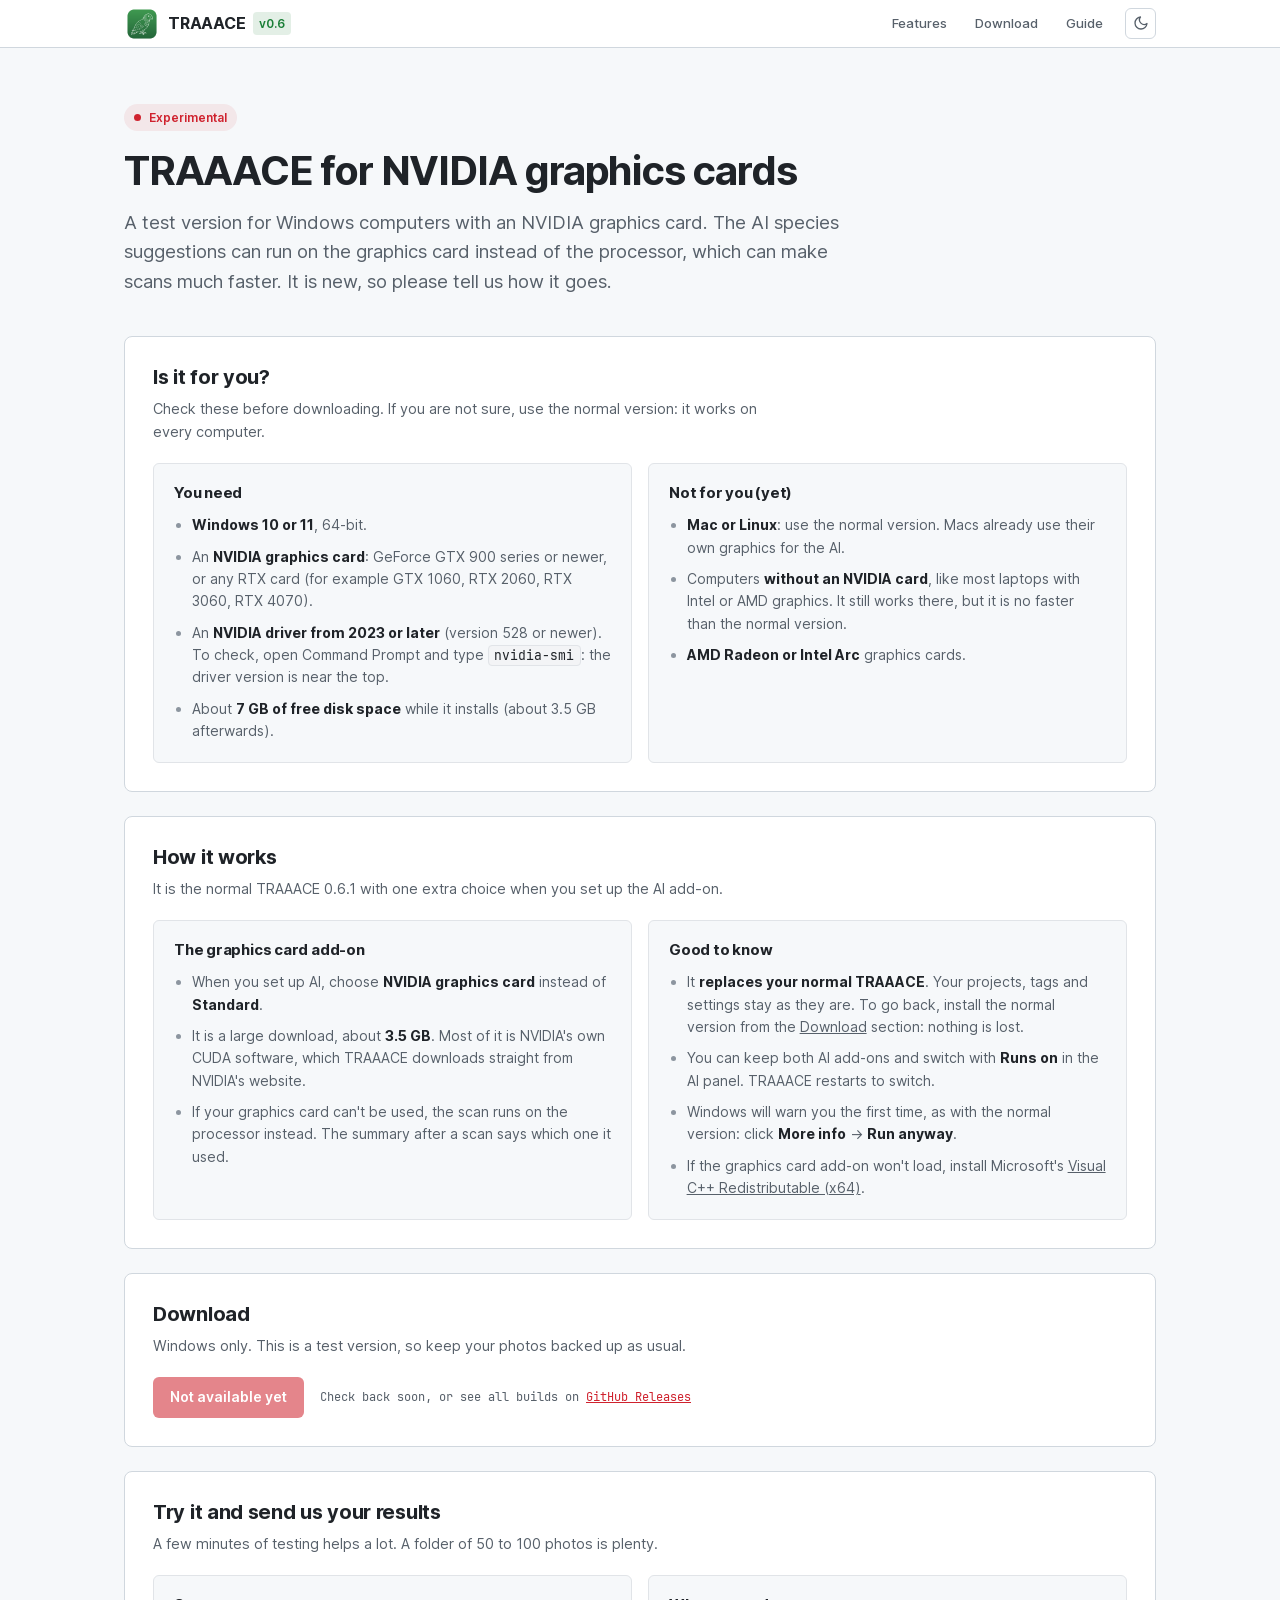
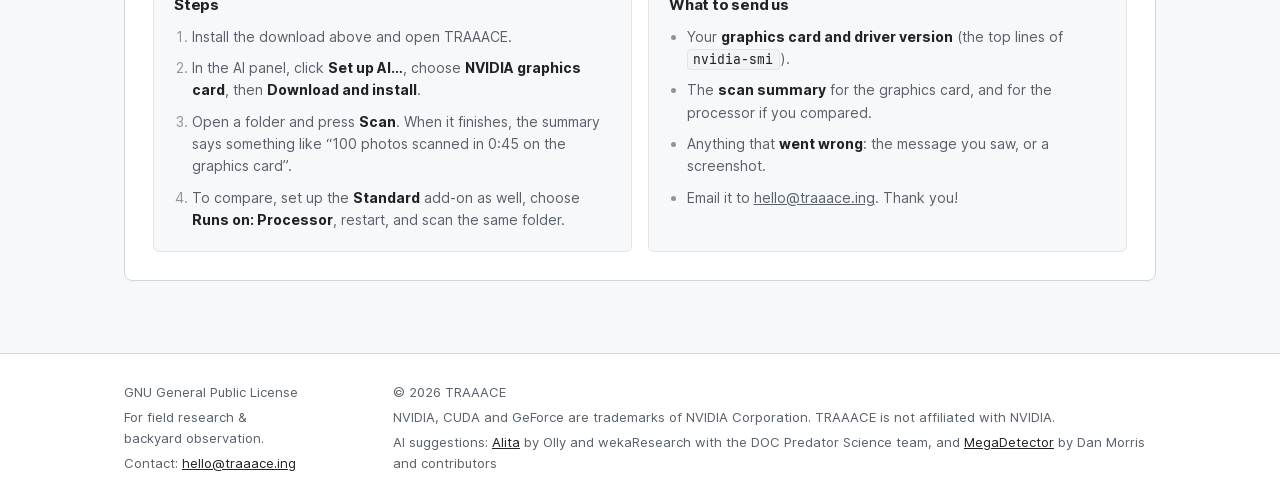
==== gpu.html @ af3f6661 "Experimental NVIDIA graphics card download: red button and its own page Download buttons skip pre-re" ====
<!DOCTYPE html>
<html lang="en" data-theme="dark">

<head>
  <meta charset="UTF-8">
  <meta name="viewport" content="width=device-width, initial-scale=1.0">
  <title>NVIDIA graphics card version (experimental) — TRAAACE</title>
  <meta name="description"
    content="An experimental TRAAACE for Windows computers with an NVIDIA graphics card: what you need, how it works, and how to send your results.">
  <meta name="theme-color" content="#101214">
  <meta name="robots" content="noindex">
  <link rel="icon" type="image/png" sizes="32x32" href="images/favicon-32.png">
  <link rel="icon" type="image/png" sizes="512x512" href="images/app-icon.png">
  <link rel="apple-touch-icon" href="images/app-icon.png">
  <link rel="preload" href="fonts/Inter-roman.var.woff2" as="font" type="font/woff2" crossorigin>

  <script>
    /* Set the theme before the page paints, so there is no flash. Follows the system unless the visitor chose. */
    (() => {
      let theme = 'dark';
      try {
        const saved = localStorage.getItem('traaace-theme');
        if (saved === 'light' || saved === 'dark') theme = saved;
        else if (window.matchMedia && matchMedia('(prefers-color-scheme: light)').matches) theme = 'light';
      } catch (e) { /* storage blocked: use the default */ }
      document.documentElement.setAttribute('data-theme', theme);
    })();
  </script>

  <link rel="stylesheet" href="styles.css?v=4">
</head>

<body>
  <a class="skip" href="#main">Skip to content</a>

  <header class="bar">
    <div class="wrap">
      <a class="brand" href="index.html" aria-label="TRAAACE home">
        <img src="images/app-icon.png" alt="" width="36" height="36">
        TRAAACE
        <span class="tag">v0.6</span>
      </a>
      <nav aria-label="Main">
        <a href="index.html#features">Features</a>
        <a href="index.html#download">Download</a>
        <a href="guide.html">Guide</a>
        <button type="button" class="theme-toggle" id="theme-toggle" aria-label="Switch to light theme"
          title="Switch to light theme">
          <svg class="icon-sun" viewBox="0 0 24 24" width="16" height="16" fill="none" stroke="currentColor"
            stroke-width="2" stroke-linecap="round" stroke-linejoin="round" aria-hidden="true">
            <circle cx="12" cy="12" r="4" />
            <path
              d="M12 2v2M12 20v2M4.93 4.93l1.41 1.41M17.66 17.66l1.41 1.41M2 12h2M20 12h2M4.93 19.07l1.41-1.41M17.66 6.34l1.41-1.41" />
          </svg>
          <svg class="icon-moon" viewBox="0 0 24 24" width="16" height="16" fill="none" stroke="currentColor"
            stroke-width="2" stroke-linecap="round" stroke-linejoin="round" aria-hidden="true">
            <path d="M21 12.8A9 9 0 1 1 11.2 3a7 7 0 0 0 9.8 9.8z" />
          </svg>
        </button>
      </nav>
    </div>
  </header>

  <main id="main">
    <div class="wrap">
      <div class="page-head">
        <span class="badge badge-danger"><span class="dot" aria-hidden="true"></span>Experimental</span>
        <h1>TRAAACE for NVIDIA graphics cards</h1>
        <p class="lead">
          A test version for Windows computers with an NVIDIA graphics card. The AI species suggestions can run on
          the graphics card instead of the processor, which can make scans much faster. It is new, so please tell us
          how it goes.
        </p>
      </div>

      <div class="guide-body" style="padding-top: 2.5rem;">

        <section class="guide-card" id="for-you">
          <h2>Is it for you?</h2>
          <p>Check these before downloading. If you are not sure, use the normal version: it works on every
            computer.</p>
          <div class="cols">
            <div class="inner">
              <h3>You need</h3>
              <ul>
                <li><strong>Windows 10 or 11</strong>, 64-bit.</li>
                <li>An <strong>NVIDIA graphics card</strong>: GeForce GTX 900 series or newer, or any RTX card (for
                  example GTX 1060, RTX 2060, RTX 3060, RTX 4070).</li>
                <li>An <strong>NVIDIA driver from 2023 or later</strong> (version 528 or newer). To check, open
                  Command Prompt and type <code>nvidia-smi</code>: the driver version is near the top.</li>
                <li>About <strong>7 GB of free disk space</strong> while it installs (about 3.5 GB afterwards).</li>
              </ul>
            </div>
            <div class="inner">
              <h3>Not for you (yet)</h3>
              <ul>
                <li><strong>Mac or Linux</strong>: use the normal version. Macs already use their own graphics for
                  the AI.</li>
                <li>Computers <strong>without an NVIDIA card</strong>, like most laptops with Intel or AMD graphics.
                  It still works there, but it is no faster than the normal version.</li>
                <li><strong>AMD Radeon or Intel Arc</strong> graphics cards.</li>
              </ul>
            </div>
          </div>
        </section>

        <section class="guide-card" id="how">
          <h2>How it works</h2>
          <p>It is the normal TRAAACE 0.6.1 with one extra choice when you set up the AI add-on.</p>
          <div class="cols">
            <div class="inner">
              <h3>The graphics card add-on</h3>
              <ul>
                <li>When you set up AI, choose <strong>NVIDIA graphics card</strong> instead of
                  <strong>Standard</strong>.</li>
                <li>It is a large download, about <strong>3.5 GB</strong>. Most of it is NVIDIA's own CUDA software,
                  which TRAAACE downloads straight from NVIDIA's website.</li>
                <li>If your graphics card can't be used, the scan runs on the processor instead. The summary after a
                  scan says which one it used.</li>
              </ul>
            </div>
            <div class="inner">
              <h3>Good to know</h3>
              <ul>
                <li>It <strong>replaces your normal TRAAACE</strong>. Your projects, tags and settings stay as they
                  are. To go back, install the normal version from the <a href="index.html#download">Download</a>
                  section: nothing is lost.</li>
                <li>You can keep both AI add-ons and switch with <strong>Runs on</strong> in the AI panel. TRAAACE
                  restarts to switch.</li>
                <li>Windows will warn you the first time, as with the normal version: click <strong>More
                    info</strong> &rarr; <strong>Run anyway</strong>.</li>
                <li>If the graphics card add-on won't load, install Microsoft's <a
                    href="https://aka.ms/vs/17/release/vc_redist.x64.exe">Visual C++ Redistributable (x64)</a>.</li>
              </ul>
            </div>
          </div>
        </section>

        <section class="guide-card" id="download">
          <h2>Download</h2>
          <p>Windows only. This is a test version, so keep your photos backed up as usual.</p>
          <div class="gpu-download">
            <a class="btn btn-danger" id="gpu-download" aria-disabled="true"
              href="https://github.com/just8080/traaace_web/releases">Checking for the latest test version&hellip;</a>
            <span class="release" id="gpu-release"></span>
          </div>
        </section>

        <section class="guide-card" id="try">
          <h2>Try it and send us your results</h2>
          <p>A few minutes of testing helps a lot. A folder of 50 to 100 photos is plenty.</p>
          <div class="cols">
            <div class="inner">
              <h3>Steps</h3>
              <ol>
                <li>Install the download above and open TRAAACE.</li>
                <li>In the AI panel, click <strong>Set up AI&hellip;</strong>, choose <strong>NVIDIA graphics
                    card</strong>, then <strong>Download and install</strong>.</li>
                <li>Open a folder and press <strong>Scan</strong>. When it finishes, the summary says something like
                  &ldquo;100 photos scanned in 0:45 on the graphics card&rdquo;.</li>
                <li>To compare, set up the <strong>Standard</strong> add-on as well, choose <strong>Runs on:
                    Processor</strong>, restart, and scan the same folder.</li>
              </ol>
            </div>
            <div class="inner">
              <h3>What to send us</h3>
              <ul>
                <li>Your <strong>graphics card and driver version</strong> (the top lines of
                  <code>nvidia-smi</code>).</li>
                <li>The <strong>scan summary</strong> for the graphics card, and for the processor if you compared.
                </li>
                <li>Anything that <strong>went wrong</strong>: the message you saw, or a screenshot.</li>
                <li>Email it to <a
                    href="mailto:hello@traaace.ing?subject=NVIDIA%20graphics%20card%20test">hello@traaace.ing</a>.
                  Thank you!</li>
              </ul>
            </div>
          </div>
        </section>

      </div>
    </div>
  </main>

  <footer>
    <div class="wrap">
      <div>
        <p>GNU General Public License</p>
        <p>For field research &amp; backyard observation.</p>
        <p>Contact: <a href="mailto:hello@traaace.ing">hello@traaace.ing</a></p>
      </div>
      <div>
        <p>&copy; <span id="year">2026</span> TRAAACE</p>
        <p>NVIDIA, CUDA and GeForce are trademarks of NVIDIA Corporation. TRAAACE is not affiliated with NVIDIA.</p>
        <p>AI suggestions: <a href="https://github.com/Wologman/Alita" target="_blank" rel="noopener">Alita</a> by Olly
          and wekaResearch with the DOC Predator Science team, and <a
            href="https://github.com/agentmorris/MegaDetector" target="_blank" rel="noopener">MegaDetector</a> by Dan
          Morris and contributors</p>
      </div>
    </div>
  </footer>

  <script>
    /* Theme toggle: the icon shows the theme it will switch to, like the app. */
    (() => {
      const root = document.documentElement;
      const button = document.getElementById('theme-toggle');
      const label = () => {
        const text = 'Switch to ' + (root.getAttribute('data-theme') === 'dark' ? 'light' : 'dark') + ' theme';
        button.setAttribute('aria-label', text);
        button.title = text;
      };
      label();
      button.addEventListener('click', () => {
        const next = root.getAttribute('data-theme') === 'dark' ? 'light' : 'dark';
        root.setAttribute('data-theme', next);
        try { localStorage.setItem('traaace-theme', next); } catch (e) { /* not remembered */ }
        label();
      });
    })();

    document.getElementById('year').textContent = new Date().getFullYear();

    /* The download: the newest published release whose tag starts with "gpu-" (an experimental build, published
       as a pre-release), and its Windows installer. Uses the same cached list as the home page. */
    (async () => {
      const REPO = 'just8080/traaace_web';
      const link = document.getElementById('gpu-download');
      const info = document.getElementById('gpu-release');
      const unavailable = () => {
        link.textContent = 'Not available yet';
        info.textContent = 'Check back soon, or see all builds on ';
        const all = document.createElement('a');
        all.href = 'https://github.com/' + REPO + '/releases';
        all.textContent = 'GitHub Releases';
        info.appendChild(all);
      };
      try {
        let releases = JSON.parse(sessionStorage.getItem('traaace-releases') || 'null');
        if (!releases) {
          const response = await fetch('https://api.github.com/repos/' + REPO + '/releases?per_page=20');
          if (!response.ok) return unavailable();
          releases = await response.json();
          sessionStorage.setItem('traaace-releases', JSON.stringify(releases));
        }
        const release = releases.find(r => !r.draft && r.tag_name.startsWith('gpu-')
          && r.assets.some(a => /_x64-setup\.exe$/.test(a.name)));
        if (!release) return unavailable();
        const asset = release.assets.find(a => /_x64-setup\.exe$/.test(a.name));
        link.href = asset.browser_download_url;
        link.removeAttribute('aria-disabled');
        link.textContent = 'Download for Windows (' + (asset.size / 1048576).toFixed(0) + ' MB, .exe)';
        info.textContent = (release.name || release.tag_name) + ' · ';
        const notes = document.createElement('a');
        notes.href = release.html_url;
        notes.textContent = 'release notes';
        info.appendChild(notes);
      } catch (err) {
        unavailable();
      }
    })();
  </script>
</body>

</html>
---- styles.css ----
/* ---- Fonts: the same two the app uses, hosted here ---- */
@font-face {
  font-family: 'Inter';
  src: url('fonts/Inter-roman.var.woff2') format('woff2');
  font-weight: 100 900;
  font-style: normal;
  font-display: swap;
}

@font-face {
  font-family: 'JetBrains Mono';
  src: url('fonts/JetBrainsMono-Regular.woff2') format('woff2');
  font-weight: 400;
  font-display: swap;
}

@font-face {
  font-family: 'JetBrains Mono';
  src: url('fonts/JetBrainsMono-Medium.woff2') format('woff2');
  font-weight: 500;
  font-display: swap;
}

/* ---- Design tokens: copied from the app so the two match ---- */
:root {
  --font-sans: 'Inter', system-ui, -apple-system, BlinkMacSystemFont, 'Segoe UI', Roboto, Helvetica, Arial, sans-serif;
  --font-mono: 'JetBrains Mono', ui-monospace, 'SF Mono', Menlo, Monaco, Consolas, monospace;
  --radius-sm: 4px;
  --radius-md: 6px;
  --radius-lg: 8px;
  --radius-xl: 10px;
  --radius-full: 9999px;
  --transition: 150ms cubic-bezier(0.16, 1, 0.3, 1);
  --header-h: 48px;
  --page-w: 1080px;
}

:root,
[data-theme="dark"] {
  --bg: #101214;
  --surface: #181b1f;
  --surface-raised: #21252b;
  --border: #2d333b;
  --border-subtle: #242930;
  --border-strong: #444c56;
  --text: #f0f3f6;
  --text-muted: #9da7b3;
  --text-faint: #636e7b;
  --brand: #3fb950;
  --brand-subtle: rgba(46, 160, 67, 0.15);
  --btn: #1a7f37;
  --btn-hover: #238636;
  --danger: #f85149;
  --danger-btn: #da3633;
  --danger-btn-hover: #e5534b;
  --danger-subtle: rgba(248, 81, 73, 0.12);
  --focus: #539bf5;
  --stage: #0e1013;
  --shadow: 0 10px 15px -3px rgba(0, 0, 0, 0.4), 0 4px 6px -4px rgba(0, 0, 0, 0.4);
  color-scheme: dark;
}

[data-theme="light"] {
  --bg: #f6f8fa;
  --surface: #ffffff;
  --surface-raised: #f3f4f6;
  --border: #d0d7de;
  --border-subtle: #e1e4e8;
  --border-strong: #afb8c1;
  --text: #1f2328;
  --text-muted: #57606a;
  --text-faint: #8c959f;
  --brand: #1a7f37;
  --brand-subtle: rgba(26, 127, 55, 0.12);
  --btn: #1a7f37;
  --btn-hover: #2da44e;
  --danger: #cf222e;
  --danger-btn: #cf222e;
  --danger-btn-hover: #a40e26;
  --danger-subtle: rgba(207, 34, 46, 0.08);
  --focus: #0969da;
  --stage: #f0f2f5;
  --shadow: 0 10px 15px -3px rgba(31, 35, 40, 0.1), 0 4px 6px -4px rgba(31, 35, 40, 0.1);
  color-scheme: light;
}

/* ---- Base ---- */
*,
*::before,
*::after {
  box-sizing: border-box;
}

* {
  margin: 0;
}

html {
  scroll-behavior: smooth;
  scroll-padding-top: calc(var(--header-h) + 1rem);
}

body {
  font-family: var(--font-sans);
  font-size: 0.9375rem;
  line-height: 1.6;
  color: var(--text);
  background: var(--bg);
  -webkit-font-smoothing: antialiased;
  min-height: 100vh;
  display: flex;
  flex-direction: column;
}

h1,
h2,
h3 {
  line-height: 1.2;
  letter-spacing: -0.015em;
  text-wrap: balance;
}

p {
  text-wrap: pretty;
}

a {
  color: inherit;
}

img {
  max-width: 100%;
  display: block;
}

:focus-visible {
  outline: 2px solid var(--focus);
  outline-offset: 2px;
}

.skip {
  position: absolute;
  left: 1rem;
  top: -4rem;
  z-index: 20;
  padding: 0.5rem 0.9rem;
  background: var(--surface);
  border: 1px solid var(--border-strong);
  border-radius: var(--radius-md);
}

.skip:focus {
  top: 0.75rem;
}

.wrap {
  width: 100%;
  max-width: var(--page-w);
  margin: 0 auto;
  padding: 0 1.5rem;
}

/* ---- Header: the same 48px bar as the app ---- */
.bar {
  position: sticky;
  top: 0;
  z-index: 10;
  height: var(--header-h);
  background: var(--surface);
  border-bottom: 1px solid var(--border);
}

.bar .wrap {
  height: 100%;
  display: flex;
  align-items: center;
  justify-content: space-between;
  gap: 1rem;
}

.brand {
  display: inline-flex;
  align-items: center;
  gap: 0.5rem;
  text-decoration: none;
  font-weight: 700;
  font-size: 1rem;
  letter-spacing: -0.015em;
}

/* The icon has a little clear space around its tile, so it is drawn slightly larger than the text beside it. */
.brand img {
  height: 36px;
  width: auto;
}

.tag {
  font-size: 0.75rem;
  font-weight: 600;
  letter-spacing: 0;
  color: var(--brand);
  background: var(--brand-subtle);
  padding: 2px 6px;
  border-radius: var(--radius-sm);
}

.bar nav {
  display: flex;
  align-items: center;
  gap: 0.25rem;
}

.bar nav a,
.theme-toggle {
  font: inherit;
  font-size: 0.8125rem;
  font-weight: 500;
  color: var(--text-muted);
  text-decoration: none;
  padding: 0.3rem 0.7rem;
  border: 1px solid transparent;
  border-radius: var(--radius-md);
  background: transparent;
  cursor: pointer;
  transition: color var(--transition), background-color var(--transition);
}

.bar nav a:hover,
.theme-toggle:hover {
  color: var(--text);
  background: var(--surface-raised);
}

.theme-toggle {
  margin-left: 0.35rem;
  border-color: var(--border);
  display: inline-flex;
  align-items: center;
  padding: 0.4rem;
}

/* Shows the theme it will switch to: a sun in dark mode, a moon in light mode. */
.theme-toggle svg { display: block; }
[data-theme="dark"] .theme-toggle .icon-moon,
[data-theme="light"] .theme-toggle .icon-sun { display: none; }

/* ---- Buttons: the app's primary and secondary ---- */
.btn {
  display: inline-flex;
  align-items: center;
  justify-content: center;
  gap: 0.4rem;
  font: inherit;
  font-size: 0.875rem;
  font-weight: 600;
  text-decoration: none;
  padding: 0.5rem 1rem;
  border: 1px solid transparent;
  border-radius: var(--radius-md);
  cursor: pointer;
  transition: transform var(--transition), background-color var(--transition), border-color var(--transition);
}

.btn:hover {
  transform: translateY(-1px);
}

.btn-primary {
  background: var(--btn);
  color: #fff;
}

.btn-primary:hover {
  background: var(--btn-hover);
}

.btn-secondary {
  background: var(--surface-raised);
  color: var(--text);
  border-color: var(--border);
}

.btn-secondary:hover {
  border-color: var(--border-strong);
}

/* Red, for the experimental download only: it should not look like the normal one. */
.btn-danger {
  background: var(--danger-btn);
  color: #fff;
}

.btn-danger:hover {
  background: var(--danger-btn-hover);
}

.btn[aria-disabled="true"] {
  opacity: 0.55;
  pointer-events: none;
}

/* ---- Sections ---- */
main {
  flex: 1;
}

section {
  padding: 3.5rem 0 0;
}

.hero {
  padding-top: 4.5rem;
}

.badge {
  display: inline-flex;
  align-items: center;
  gap: 0.45rem;
  font-size: 0.75rem;
  font-weight: 600;
  color: var(--brand);
  background: var(--brand-subtle);
  padding: 0.25rem 0.65rem;
  border-radius: var(--radius-full);
  margin-bottom: 1.25rem;
}

.dot {
  width: 7px;
  height: 7px;
  border-radius: 50%;
  background: var(--brand);
  animation: pulse 2s infinite;
}

@keyframes pulse {

  0%,
  100% {
    opacity: 1;
  }

  50% {
    opacity: 0.35;
  }
}

.hero h1 {
  font-size: clamp(2rem, 5vw, 3.25rem);
  letter-spacing: -0.03em;
  line-height: 1.08;
  max-width: 18ch;
  margin-bottom: 1.1rem;
}

.lead {
  font-size: clamp(1rem, 1.6vw, 1.15rem);
  color: var(--text-muted);
  max-width: 62ch;
}

.actions {
  display: flex;
  flex-wrap: wrap;
  gap: 0.6rem;
  margin-top: 1.75rem;
}

.chips {
  display: flex;
  flex-wrap: wrap;
  gap: 0.5rem;
  margin-top: 1.75rem;
  padding: 0;
  list-style: none;
}

.chips li {
  font-family: var(--font-mono);
  font-size: 0.75rem;
  color: var(--text-muted);
  border: 1px solid var(--border);
  border-radius: var(--radius-sm);
  padding: 0.15rem 0.5rem;
}

.section-title {
  font-size: 0.75rem;
  font-weight: 600;
  letter-spacing: 0.06em;
  text-transform: uppercase;
  color: var(--text-muted);
  margin-bottom: 1.25rem;
}

/* ---- Feature cards ---- */
.cards {
  display: grid;
  grid-template-columns: repeat(auto-fit, minmax(min(100%, 300px), 1fr));
  gap: 1rem;
}

/* With a fourth card the grid becomes 2 x 2 instead of leaving one card alone on a second row. */
.cards:has(> article:nth-child(4)) {
  grid-template-columns: repeat(auto-fit, minmax(min(100%, 440px), 1fr));
}

.card {
  display: flex;
  flex-direction: column;
  background: var(--surface);
  border: 1px solid var(--border);
  border-radius: var(--radius-lg);
  padding: 1.25rem;
}

.card .no {
  font-family: var(--font-mono);
  font-size: 0.75rem;
  color: var(--brand);
  margin-bottom: 0.5rem;
}

.card h3 {
  font-size: 1.125rem;
  margin-bottom: 0.4rem;
}

.card p {
  font-size: 0.875rem;
  color: var(--text-muted);
  margin-bottom: 1.1rem;
}

figure {
  margin-top: auto;
}

.shot {
  aspect-ratio: 16 / 10;
  overflow: hidden;
  background: var(--stage);
  border: 1px solid var(--border);
  border-radius: var(--radius-md);
  box-shadow: var(--shadow);
}

.shot img {
  width: 100%;
  height: 100%;
  object-fit: cover;
  object-position: top left;
}

figcaption {
  font-size: 0.75rem;
  color: var(--text-faint);
  margin-top: 0.6rem;
  min-height: 3.2em;
  /* two lines, so the three screenshots line up */
}

/* ---- Downloads ---- */
.panel {
  background: var(--surface);
  border: 1px solid var(--border);
  border-radius: var(--radius-lg);
  padding: 1.25rem;
}

.panel-head {
  display: flex;
  flex-wrap: wrap;
  justify-content: space-between;
  align-items: baseline;
  gap: 0.5rem 1rem;
  margin-bottom: 1.1rem;
}

.panel-head h2 {
  font-size: 1.25rem;
}

.release {
  font-family: var(--font-mono);
  font-size: 0.75rem;
  color: var(--text-muted);
}

.release a {
  color: var(--brand);
}

.platforms {
  display: grid;
  grid-template-columns: repeat(auto-fit, minmax(min(100%, 250px), 1fr));
  gap: 0.75rem;
}

.platform {
  background: var(--bg);
  border: 1px solid var(--border-subtle);
  border-radius: var(--radius-md);
  padding: 1rem;
  display: flex;
  flex-direction: column;
  gap: 0.75rem;
}

.platform h3 {
  font-size: 1rem;
}

.platform .for {
  font-size: 0.8125rem;
  color: var(--text-muted);
  margin-top: -0.4rem;
}

.platform .btn {
  justify-content: space-between;
}

.btn small {
  font-family: var(--font-mono);
  font-size: 0.7rem;
  font-weight: 500;
  opacity: 0.8;
}

/* ---- First-run notes ---- */
.steps {
  display: grid;
  gap: 0.5rem;
}

details {
  background: var(--surface);
  border: 1px solid var(--border);
  border-radius: var(--radius-md);
}

summary {
  cursor: pointer;
  font-weight: 600;
  padding: 0.75rem 1rem;
  list-style: none;
  display: flex;
  justify-content: space-between;
  align-items: center;
}

summary::-webkit-details-marker {
  display: none;
}

summary::after {
  content: '+';
  font-family: var(--font-mono);
  color: var(--text-muted);
}

details[open] summary::after {
  content: '–';
}

details>div {
  padding: 0 1rem 1rem;
  color: var(--text-muted);
  font-size: 0.875rem;
}

details p+p {
  margin-top: 0.5rem;
}

code {
  font-family: var(--font-mono);
  font-size: 0.8rem;
  background: var(--surface-raised);
  border: 1px solid var(--border-subtle);
  border-radius: var(--radius-sm);
  padding: 0.05rem 0.35rem;
  color: var(--text);
  word-break: break-all;
}

.note {
  font-size: 0.8125rem;
  color: var(--text-muted);
  margin-bottom: 0.9rem;
  max-width: 70ch;
}

/* ---- Footer ---- */
footer {
  margin-top: 4.5rem;
  border-top: 1px solid var(--border);
  background: var(--surface);
  padding: 1.75rem 0;
  font-size: 0.8125rem;
  color: var(--text-muted);
}

footer .wrap {
  display: flex;
  flex-wrap: wrap;
  justify-content: space-between;
  gap: 0.75rem 2rem;
}

/* Keep the two columns side by side on the narrower home page, as on the wide guide page. */
@media (min-width: 641px) {
  footer .wrap {
    flex-wrap: nowrap;
  }

  footer .wrap>div:last-child {
    min-width: 0;
  }
}

footer a {
  color: var(--text);
}

footer p+p {
  margin-top: 0.25rem;
}

@media (max-width: 640px) {
  .wrap {
    padding: 0 1rem;
  }

  .bar nav a {
    display: none;
  }

  .bar nav a[href="guide.html"] {
    display: inline;
  }

  .hero {
    padding-top: 3rem;
  }

  section {
    padding-top: 2.5rem;
  }
}

@media (prefers-reduced-motion: reduce) {
  html {
    scroll-behavior: auto;
  }

  .dot {
    animation: none;
  }

  .btn:hover {
    transform: none;
  }
}

/* ---- User guide page ---- */
/* A wider page than the home page, so the two-column boxes are not cramped. The header and footer match. */
.guide-page {
  --page-w: 1400px;
}

.page-head {
  padding-top: 3.5rem;
}

.page-head h1 {
  font-size: clamp(1.75rem, 4vw, 2.5rem);
  letter-spacing: -0.03em;
  margin-bottom: 0.8rem;
}

.guide {
  display: grid;
  grid-template-columns: 240px minmax(0, 1fr);
  gap: 3rem;
  align-items: start;
  padding-top: 2.5rem;
}

.toc {
  position: sticky;
  top: calc(var(--header-h) + 1.25rem);
  display: flex;
  flex-direction: column;
  gap: 0.1rem;
  font-size: 0.8125rem;
}

.toc strong {
  font-size: 0.75rem;
  font-weight: 600;
  letter-spacing: 0.06em;
  text-transform: uppercase;
  color: var(--text-muted);
  margin-bottom: 0.4rem;
}

.toc a {
  color: var(--text-muted);
  text-decoration: none;
  padding: 0.25rem 0.6rem;
  border-left: 2px solid var(--border);
  transition: color var(--transition), border-color var(--transition);
}

.toc a:hover {
  color: var(--text);
  border-left-color: var(--brand);
}

.guide-body {
  display: grid;
  gap: 1.5rem;
}

/* Needs the element in the selector to beat the page-wide `section` padding. */
.guide-body section.guide-card {
  background: var(--surface);
  border: 1px solid var(--border);
  border-radius: var(--radius-lg);
  padding: 1.75rem;
}

.guide-card h2 {
  font-size: 1.25rem;
  margin-bottom: 0.5rem;
}

.guide-card>p {
  color: var(--text-muted);
  font-size: 0.9rem;
  max-width: 70ch;
  margin-bottom: 1.25rem;
}

.cols {
  display: grid;
  grid-template-columns: repeat(auto-fit, minmax(min(100%, 280px), 1fr));
  gap: 1rem;
}

.inner {
  background: var(--bg);
  border: 1px solid var(--border-subtle);
  border-radius: var(--radius-md);
  padding: 1.25rem;
}

.inner h3 {
  font-size: 0.9375rem;
  margin-bottom: 0.75rem;
}

.inner ul,
.inner ol {
  margin: 0;
  padding-left: 1.1rem;
  color: var(--text-muted);
  font-size: 0.875rem;
  display: grid;
  gap: 0.55rem;
}

.inner li::marker {
  color: var(--text-faint);
}

.inner strong,
.guide-card strong {
  color: var(--text);
}

kbd {
  font-family: var(--font-mono);
  font-size: 0.75rem;
  font-weight: 500;
  color: var(--text);
  background: var(--surface-raised);
  border: 1px solid var(--border-strong);
  border-bottom-width: 2px;
  border-radius: var(--radius-sm);
  padding: 0.05rem 0.4rem;
  white-space: nowrap;
}

.keys {
  display: grid;
  grid-template-columns: repeat(auto-fit, minmax(min(100%, 300px), 1fr));
  gap: 0.75rem;
}

.key-row {
  display: flex;
  justify-content: space-between;
  align-items: center;
  gap: 1rem;
  background: var(--bg);
  border: 1px solid var(--border-subtle);
  border-radius: var(--radius-md);
  padding: 0.8rem 1rem;
}

.key-row span {
  display: block;
  font-size: 0.8125rem;
  font-weight: 600;
}

.key-row small {
  display: block;
  font-size: 0.75rem;
  color: var(--text-muted);
  font-weight: 400;
}

.steps-list {
  margin: 0;
  padding-left: 1.2rem;
  display: grid;
  gap: 0.5rem;
  color: var(--text-muted);
  font-size: 0.875rem;
}

.steps-list ul {
  margin-top: 0.4rem;
  padding-left: 1.1rem;
  display: grid;
  gap: 0.25rem;
}

pre {
  font-family: var(--font-mono);
  font-size: 0.8rem;
  background: var(--bg);
  border: 1px solid var(--border-subtle);
  border-radius: var(--radius-md);
  padding: 0.8rem 1rem;
  overflow-x: auto;
  color: var(--text);
  margin: 0.6rem 0;
}

.callout {
  border-left: 3px solid var(--brand);
  background: var(--brand-subtle);
  border-radius: 0 var(--radius-md) var(--radius-md) 0;
  padding: 0.7rem 1rem;
  font-size: 0.875rem;
  color: var(--text-muted);
  margin-bottom: 1rem;
}

.bar nav a[aria-current="page"] {
  color: var(--text);
}

@media (max-width: 860px) {
  .guide {
    grid-template-columns: minmax(0, 1fr);
    gap: 1.25rem;
  }

  .guide-body section.guide-card {
    padding: 1.25rem;
  }

  .toc {
    position: static;
    flex-direction: row;
    flex-wrap: wrap;
    gap: 0.4rem;
  }

  .toc strong {
    flex-basis: 100%;
    margin-bottom: 0;
  }

  .toc a {
    border: 1px solid var(--border);
    border-radius: var(--radius-full);
    padding: 0.2rem 0.7rem;
  }
}

.guide-card summary {
  padding: 0.9rem 1.25rem;
}

.guide-card details>div {
  padding: 0 1.25rem 1.25rem;
}

.guide-card .steps {
  gap: 0.75rem;
}


/* Screenshots in the guide */
.guide-shot {
  display: block;
  width: 100%;
  height: auto;
  margin-top: 1rem;
  border: 1px solid var(--border);
  border-radius: var(--radius-md);
  box-shadow: var(--shadow);
  background: var(--stage);
}

.guide-shot-small {
  max-width: 340px;
}

.guide-shots {
  margin-top: 1rem;
  align-items: start;
}

.guide-shots figure {
  margin: 0;
}

.guide-shots figcaption {
  min-height: 0;
}

/* ---- Experimental NVIDIA download ---- */
/* The strip under the normal downloads, and the page it leads to. Red so it never passes for the normal version. */
.experimental {
  display: flex;
  flex-wrap: wrap;
  align-items: center;
  justify-content: space-between;
  gap: 0.75rem 1.25rem;
  margin-top: 0.75rem;
  padding: 1rem;
  background: var(--danger-subtle);
  border: 1px solid var(--danger);
  border-radius: var(--radius-md);
}

.experimental h3 {
  font-size: 1rem;
  margin-bottom: 0.25rem;
}

.experimental p {
  font-size: 0.8125rem;
  color: var(--text-muted);
  max-width: 60ch;
}

.badge-danger {
  color: var(--danger);
  background: var(--danger-subtle);
  margin-bottom: 1rem;
}

.badge-danger .dot {
  background: var(--danger);
}

.gpu-download {
  display: flex;
  flex-wrap: wrap;
  align-items: center;
  gap: 0.75rem 1rem;
}

.gpu-download .release a {
  color: var(--danger);
}

.inner code {
  white-space: nowrap;
}
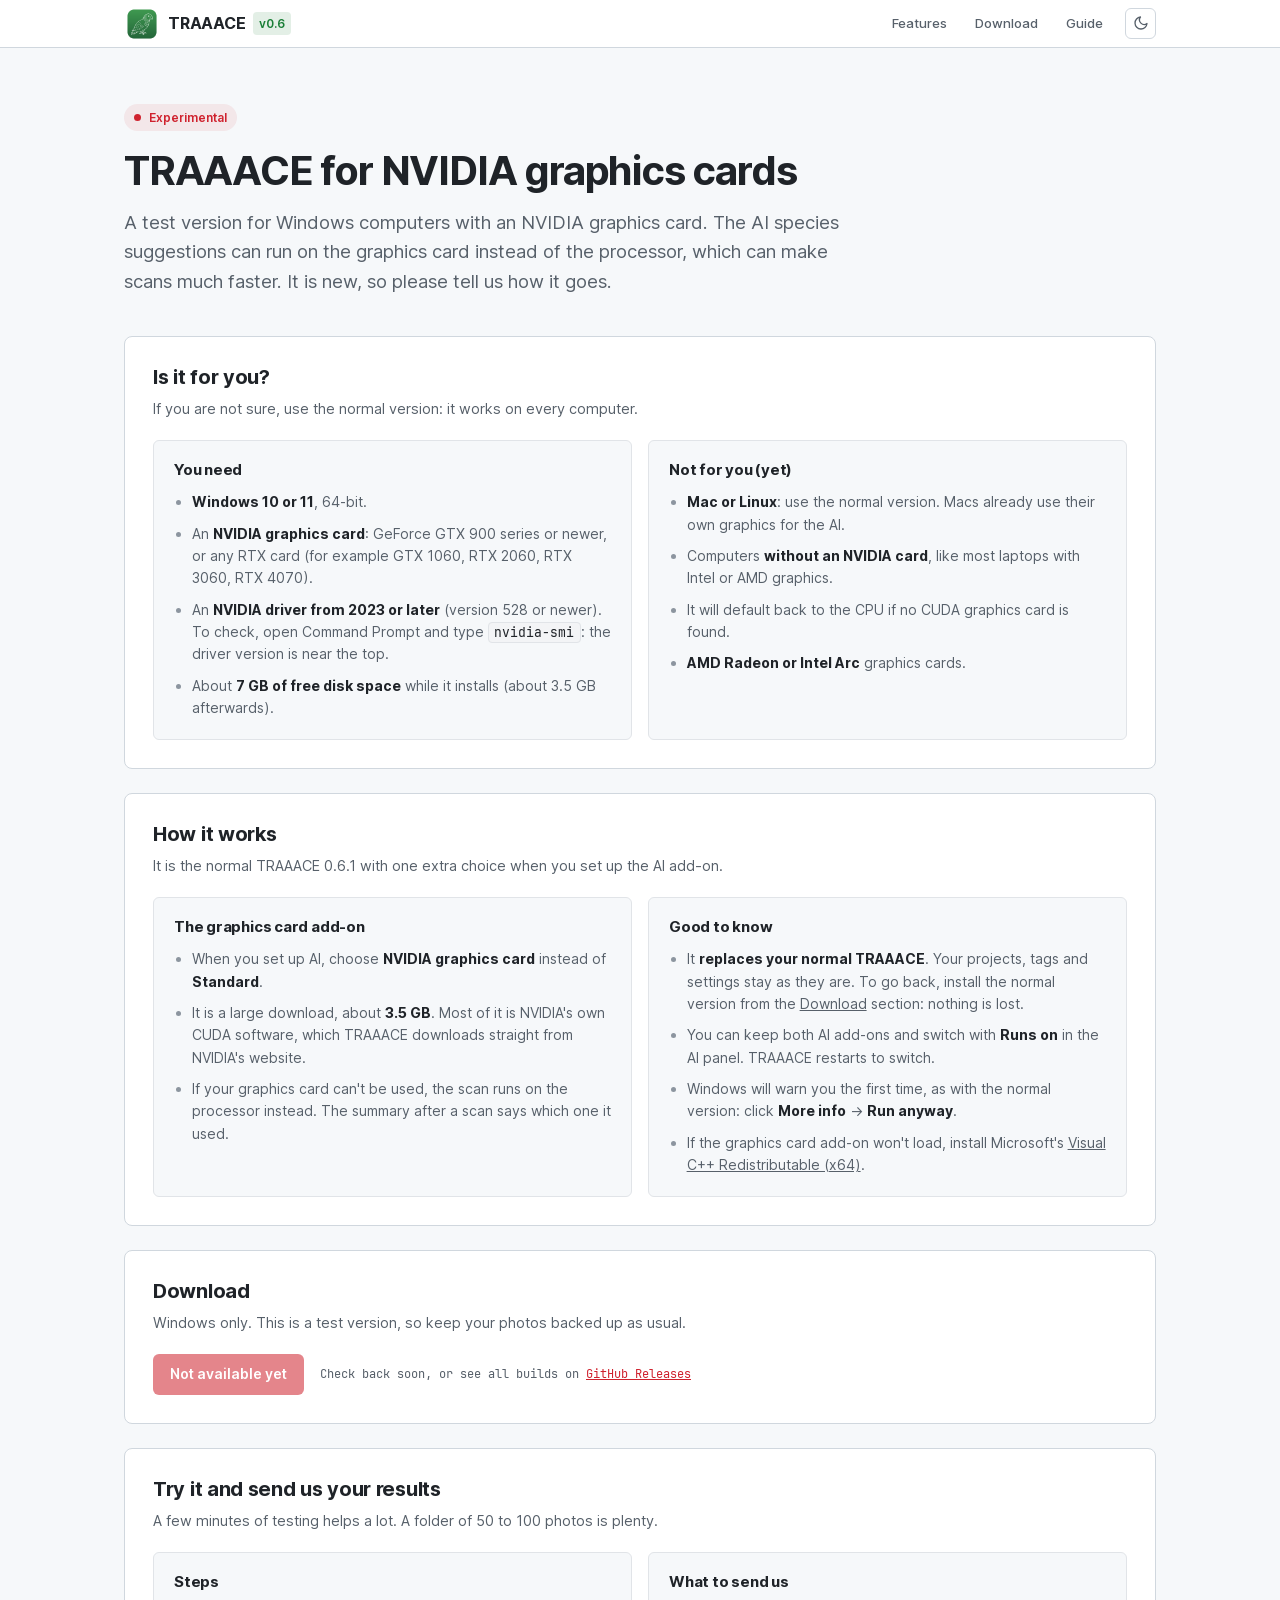
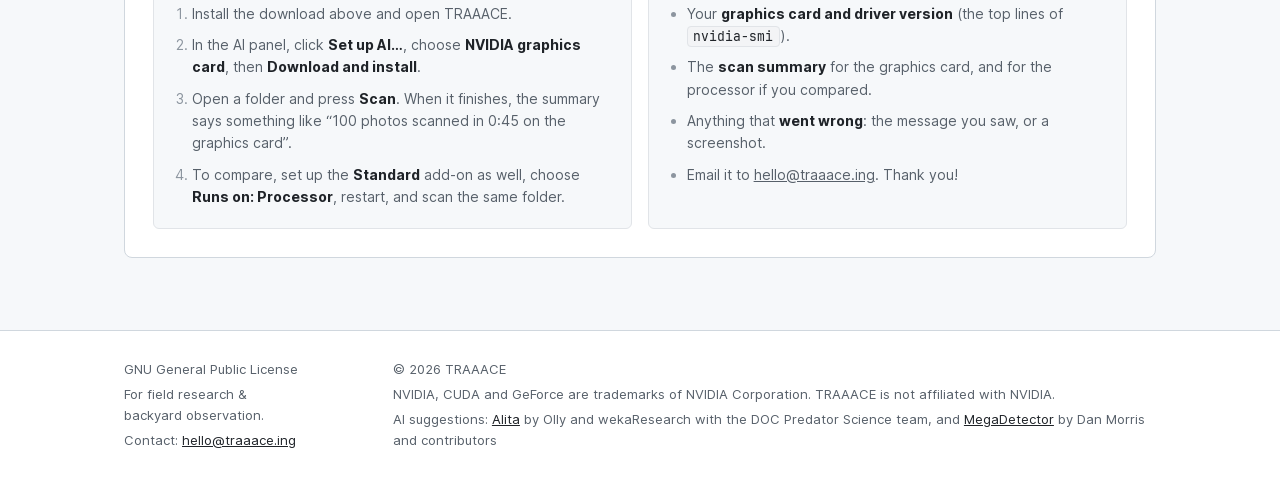
==== commit 80e569e0: "GPU page update 🤖" ====
--- a/gpu.html
+++ b/gpu.html
@@ -77,8 +77,7 @@
 
         <section class="guide-card" id="for-you">
           <h2>Is it for you?</h2>
-          <p>Check these before downloading. If you are not sure, use the normal version: it works on every
-            computer.</p>
+          <p>If you are not sure, use the normal version: it works on every computer.</p>
           <div class="cols">
             <div class="inner">
               <h3>You need</h3>
@@ -97,7 +96,8 @@
                 <li><strong>Mac or Linux</strong>: use the normal version. Macs already use their own graphics for
                   the AI.</li>
                 <li>Computers <strong>without an NVIDIA card</strong>, like most laptops with Intel or AMD graphics.
-                  It still works there, but it is no faster than the normal version.</li>
+                </li>
+                <li>It will default back to the CPU if no CUDA graphics card is found.</li>
                 <li><strong>AMD Radeon or Intel Arc</strong> graphics cards.</li>
               </ul>
             </div>
@@ -112,7 +112,8 @@
               <h3>The graphics card add-on</h3>
               <ul>
                 <li>When you set up AI, choose <strong>NVIDIA graphics card</strong> instead of
-                  <strong>Standard</strong>.</li>
+                  <strong>Standard</strong>.
+                </li>
                 <li>It is a large download, about <strong>3.5 GB</strong>. Most of it is NVIDIA's own CUDA software,
                   which TRAAACE downloads straight from NVIDIA's website.</li>
                 <li>If your graphics card can't be used, the scan runs on the processor instead. The summary after a
@@ -166,7 +167,8 @@
               <h3>What to send us</h3>
               <ul>
                 <li>Your <strong>graphics card and driver version</strong> (the top lines of
-                  <code>nvidia-smi</code>).</li>
+                  <code>nvidia-smi</code>).
+                </li>
                 <li>The <strong>scan summary</strong> for the graphics card, and for the processor if you compared.
                 </li>
                 <li>Anything that <strong>went wrong</strong>: the message you saw, or a screenshot.</li>
@@ -193,8 +195,8 @@
         <p>&copy; <span id="year">2026</span> TRAAACE</p>
         <p>NVIDIA, CUDA and GeForce are trademarks of NVIDIA Corporation. TRAAACE is not affiliated with NVIDIA.</p>
         <p>AI suggestions: <a href="https://github.com/Wologman/Alita" target="_blank" rel="noopener">Alita</a> by Olly
-          and wekaResearch with the DOC Predator Science team, and <a
-            href="https://github.com/agentmorris/MegaDetector" target="_blank" rel="noopener">MegaDetector</a> by Dan
+          and wekaResearch with the DOC Predator Science team, and <a href="https://github.com/agentmorris/MegaDetector"
+            target="_blank" rel="noopener">MegaDetector</a> by Dan
           Morris and contributors</p>
       </div>
     </div>
@@ -262,4 +264,4 @@
   </script>
 </body>
 
-</html>
+</html>
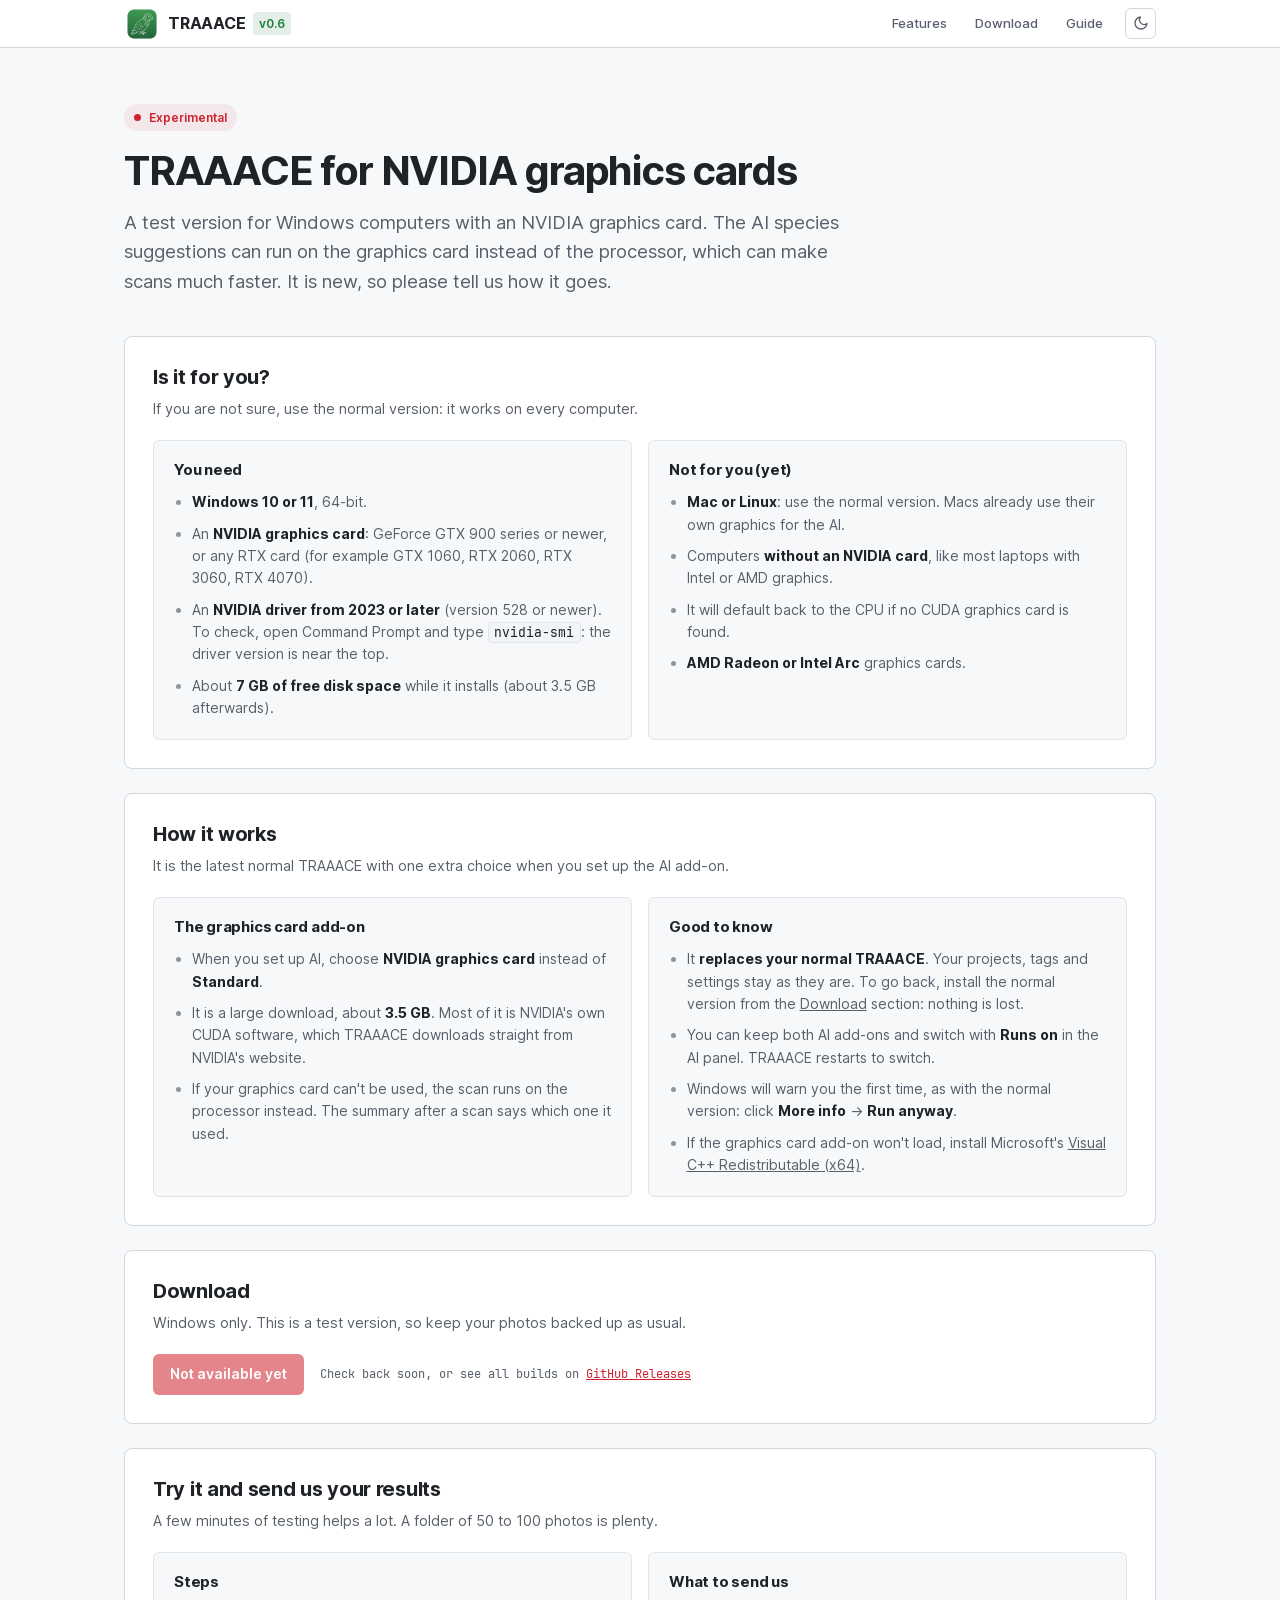
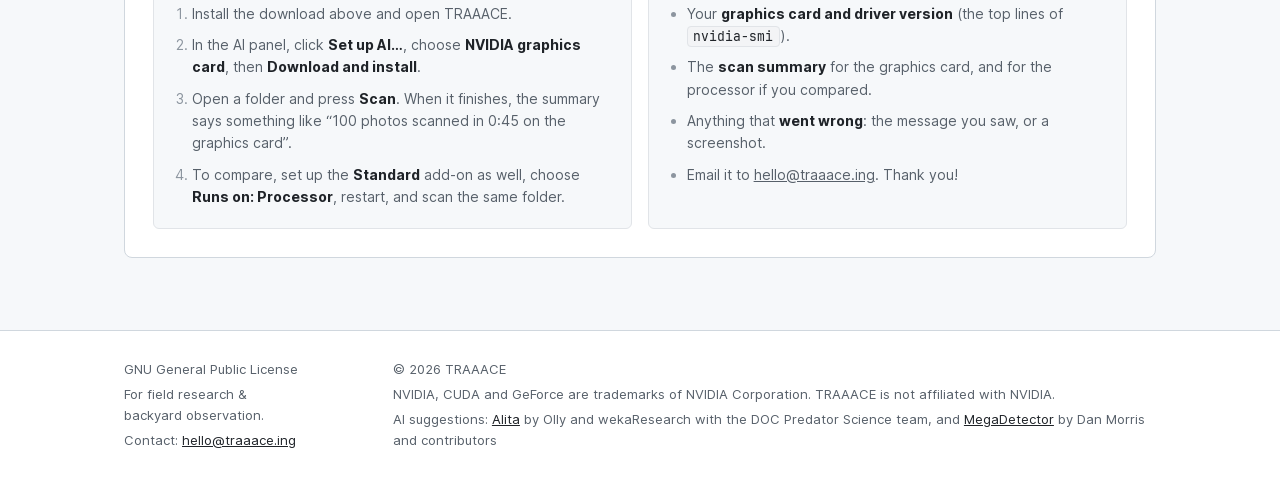
==== commit 0c3631f9: "GPU page: say 'the latest normal TRAAACE' instead of a version number" ====
--- a/gpu.html
+++ b/gpu.html
@@ -106,7 +106,7 @@
 
         <section class="guide-card" id="how">
           <h2>How it works</h2>
-          <p>It is the normal TRAAACE 0.6.1 with one extra choice when you set up the AI add-on.</p>
+          <p>It is the latest normal TRAAACE with one extra choice when you set up the AI add-on.</p>
           <div class="cols">
             <div class="inner">
               <h3>The graphics card add-on</h3>
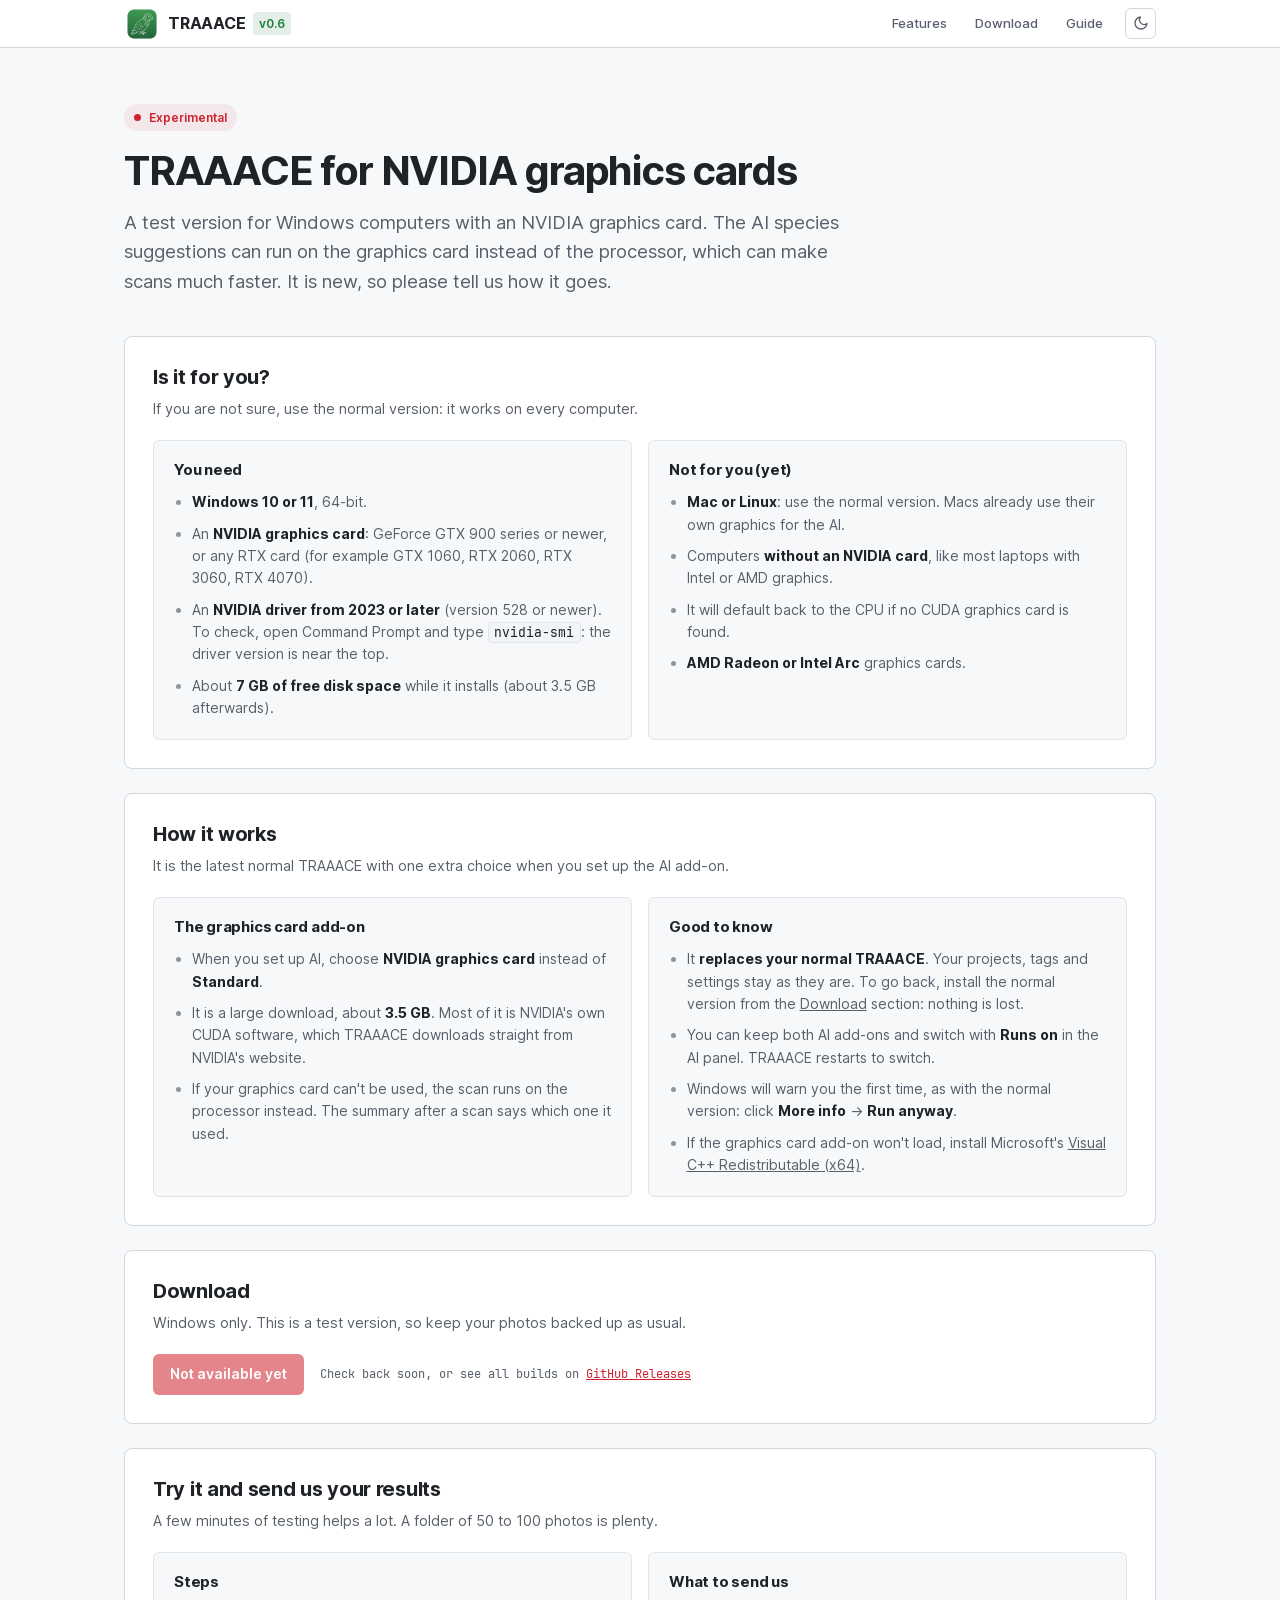
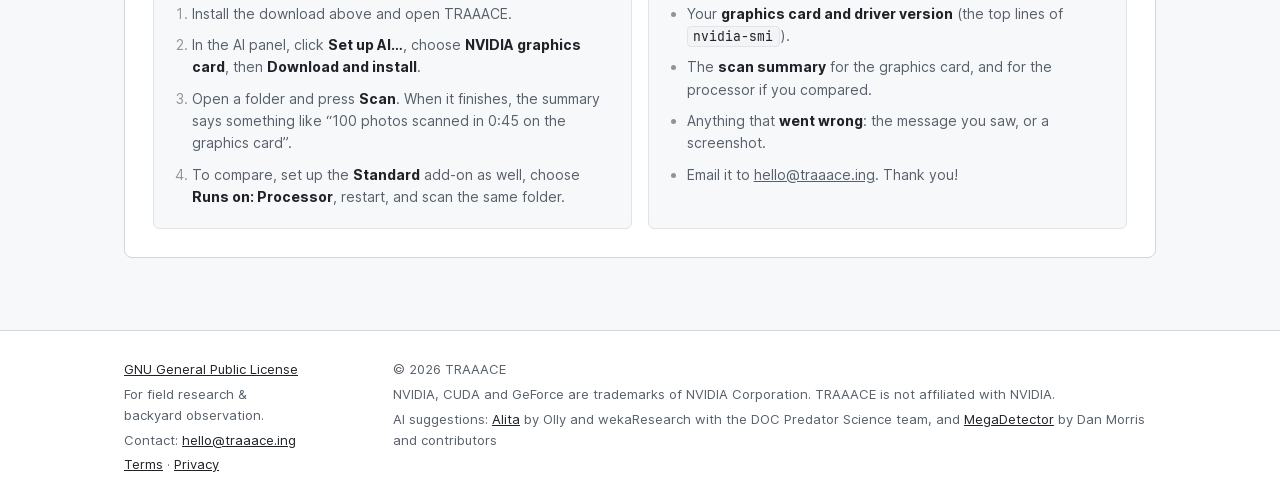
==== commit b8fa7ebd: "Terms and licences page, privacy page, and footer links to both" ====
--- a/gpu.html
+++ b/gpu.html
@@ -187,9 +187,10 @@
   <footer>
     <div class="wrap">
       <div>
-        <p>GNU General Public License</p>
+        <p><a href="terms.html#licence">GNU General Public License</a></p>
         <p>For field research &amp; backyard observation.</p>
         <p>Contact: <a href="mailto:hello@traaace.ing">hello@traaace.ing</a></p>
+        <p><a href="terms.html">Terms</a> &middot; <a href="privacy.html">Privacy</a></p>
       </div>
       <div>
         <p>&copy; <span id="year">2026</span> TRAAACE</p>
